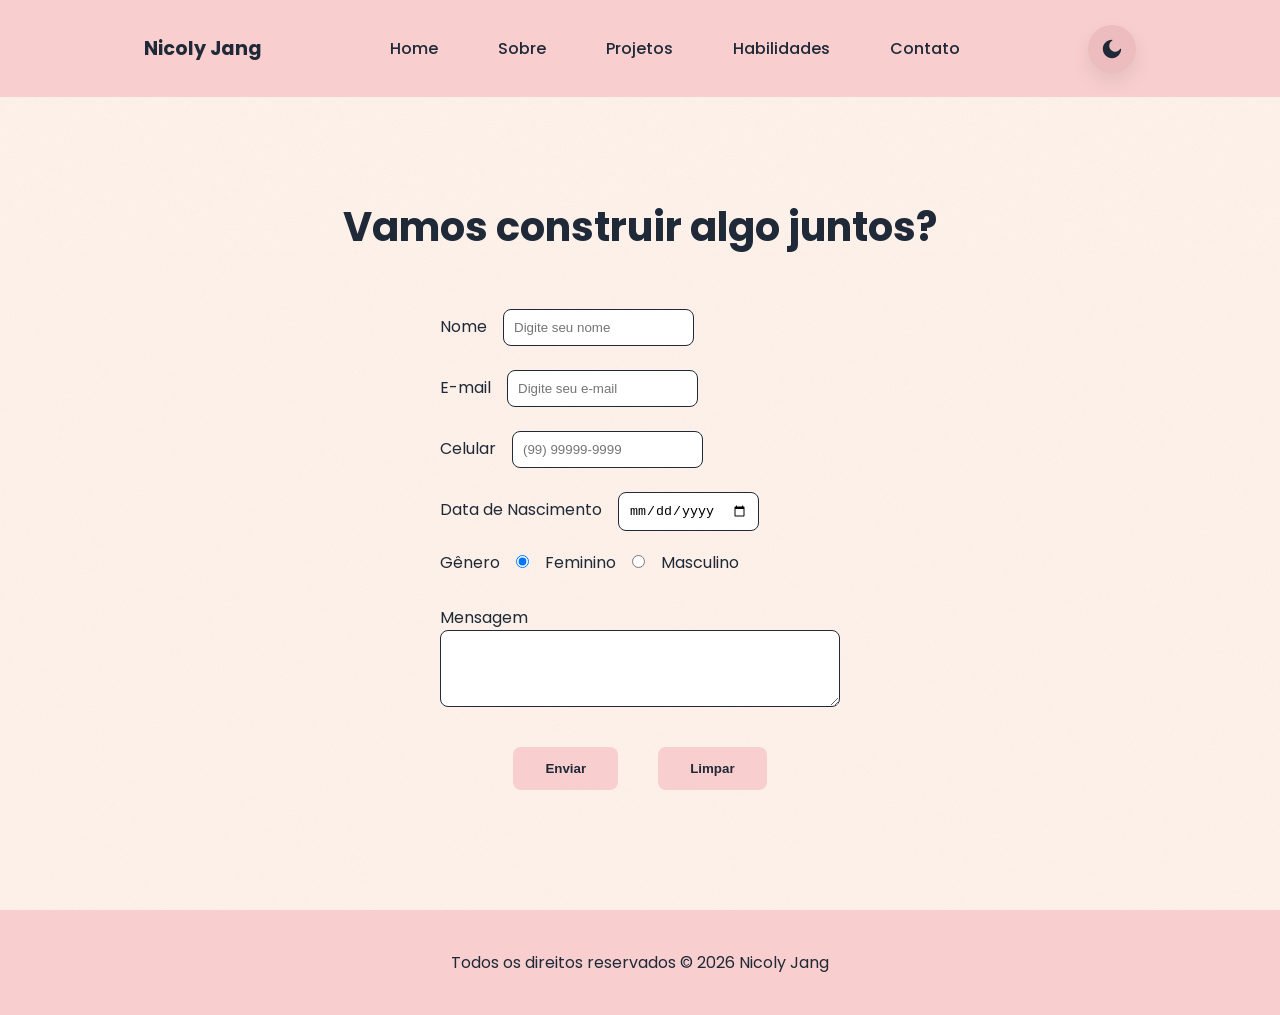
==== contato.html @ 634ba5f9 "feat: Adiciona html e css da página pessoal." ====
<!doctype html>
<html lang="pt-br">
  <head>
    <meta charset="UTF-8" />
    <meta name="viewport" content="width=device-width, initial-scale=1.0" />
    <title>Contato</title>
    <link rel="stylesheet" href="./css/style.css" />
  </head>
  <body>
    <!-- Cabeçalho -->
    <header class="header-menu">
      <div class="header-menu-logo">
        <a href="index.html">Nicoly Jang</a>
      </div>

      <nav class="header-menu-nav">
        <ul class="header-menu-nav-list">
          <li class="header-menu-nav-list-item">
            <a class="nav-link" href="index.html">Home</a>
          </li>
          <li class="header-menu-nav-list-item">
            <a class="nav-link" href="#about">Sobre</a>
          </li>
          <li class="header-menu-nav-list-item">
            <a class="header-menu-nav-list-item" href="#projects">Projetos</a>
          </li>
          <li class="header-menu-nav-list-item">
            <a class="nav-link" href="#skills">Habilidades</a>
          </li>
          <li class="header-menu-nav-list-item">
            <a class="nav-link" href="#contact">Contato</a>
          </li>
        </ul>
      </nav>
      <button class="theme-toggle" aria-label="Alternar tema">
        <img
          src="./assets/solar_moon-bold.svg"
          alt="Modo escuro"
          class="theme-toggle-icon moon-icon"
        />

        <img
          src="./assets/solar_sun-bold.svg"
          alt="Modo claro"
          class="theme-toggle-icon sun-icon"
        />
      </button>
    </header>

    <main>
      <div class="form-container">
        <h2 class="form-container-title">Vamos construir algo juntos?</h2>
        <form>
          <label for="text">Nome</label>
          <input
            type="name"
            name="name"
            placeholder="Digite seu nome"
            required
          />
          <br />

          <label for="email">E-mail</label>
          <input
            type="email"
            name="email"
            placeholder="Digite seu e-mail"
            required
          />
          <br />

          <label for="number">Celular</label>
          <input
            type="number"
            name="telefone"
            placeholder="(99) 99999-9999"
            required
          />
          <br />

          <label for="date">Data de Nascimento</label>
          <input type="date" name="nascimento" /> <br />

          <div class="genero">
            <label>Gênero</label>
            <input type="radio" id="genero" name="feminino" value="F" checked />
            <label for="genero">Feminino</label>

            <input type="radio" id="genero" name="masculino" value="M" />
            <label for="genero">Masculino</label> <br />
          </div>

          <br />
          <label for="message">Mensagem</label>
          <textarea name="message" id="message" cols="30" rows="5"></textarea>

          <div class="buttons">
            <button type="submit" class="btn">Enviar</button>
            <button type="reset" class="btn">Limpar</button>
          </div>
        </form>
      </div>
    </main>

    <!-- Footer -->
    <footer class="footer-menu">
      <p class="footer-menu-text">
        Todos os direitos reservados &copy; 2026 Nicoly Jang
      </p>
    </footer>
  </body>
</html>
---- css/style.css ----
@import url("https://fonts.googleapis.com/css2?family=Poppins:wght@100;200;300;400;500;600;700;800;900&display=swap");

:root {
  --primary-color: #fdf6ed;
  --secondary-color: #f8cece;
  --hover-color: #edbcbf;
  --tertiary-color: #f5e6d3;
  --text-color: #1f2937;

  --font-primary: "Poppins", sans-serif;
}

*,
*::before,
*::after {
  margin: 0;
  padding: 0;
  box-sizing: border-box;
}

body {
  background-color: var(--background-light);
  font-family: var(--font-primary);
  color: var(--text-color);
}

a {
  text-decoration: none;
  color: inherit;
  transition: 0.3s ease;
}

h1 {
  font-size: 4rem;
  font-weight: 700;
  line-height: 1.2;
}

h2 {
  font-size: 2.5rem;
  font-weight: 700;
  margin-bottom: 20px;
}

section {
  border-bottom: 1px solid rgba(0, 0, 0, 0.05);
}

button {
  border: none;
  cursor: pointer;
}

/* Cabeçalho */
.header-menu {
  display: flex;
  justify-content: space-around;
  align-items: center;
  padding: 20px 80px;
  background-color: var(--secondary-color);
}

.header-menu-logo a {
  font-size: 1.2rem;
  font-weight: 700;
}

/* Navegação */
.header-menu-nav {
  padding: 1rem 0;
}

.header-menu-nav-list {
  display: flex;
  gap: 60px;
  list-style: none;
}

.header-menu-nav-list-item {
  font-size: 1rem;
  font-weight: 500;
}

.header-menu-nav-list-item:hover,
.contact-links a:hover {
  opacity: 0.7;
}

/* Tema */
.theme-toggle {
  width: 48px;
  height: 48px;
  border: none;
  border-radius: 50%;
  background-color: var(--hover-color);
  display: flex;
  align-items: center;
  justify-content: center;
  cursor: pointer;
  position: relative;
  box-shadow: 0 8px 20px rgba(0, 0, 0, 0.08);
  transition: 0.3s ease;
}

.theme-toggle-icon {
  width: 22px;
  height: 22px;
  position: absolute;
}

.theme-toggle:hover {
  transform: translateY(-2px);
}

.sun-icon {
  display: none; /* trocar por block, quando adicionar js */
}

/* .moon-icon {
  display: none;
} */

/* Principal */
.main-hero-section {
  display: flex;
  justify-content: center;
  align-items: center;
  gap: 80px;
  min-height: 100vh;
  padding: 80px;
}

.main-hero-section-image {
  width: 300px;
  height: 300px;
  border-radius: 50%;
  object-fit: cover;
  border: 4px solid var(--secondary-color);
}

.main-hero-section-content {
  display: flex;
  flex-direction: column;
  gap: 24px;
}

.main-hero-section-subtitle {
  font-size: 2rem;
  font-weight: 500;
}

/* Botões */
.main-hero-section-actions {
  display: flex;
  gap: 32px;
  flex-wrap: wrap;
}

.btn {
  display: inline-block;
  padding: 14px 32px;
  align-items: center;
  border-radius: 8px;
  font-weight: 600;
  transition: 0.3s ease;
  color: var(--text-color);
  background-color: var(--secondary-color);
}

.btn:hover {
  background-color: var(--hover-color);
  transform: translateY(-2px);
}

#icone {
  margin-right: 8px;
}

/* Sobre */
.main-about-section {
  padding: 100px 80px;
  background-image: url("../assets/bg-contact.png");
  min-height: 80vh;
}

.main-about-section-text {
  margin-top: 20px;
  line-height: 1.8;
  font-size: 1.05rem;
}

.main-about-section-info {
  display: flex;
  justify-content: center;
  gap: 40px;
  margin-top: 48px;
  flex-wrap: wrap;
}

/* Projetos */
.main-projects-section {
  padding: 100px 80px;
}

.main-projects-section-grid {
  display: grid;

  grid-template-columns: repeat(auto-fit, minmax(320px, 1fr));
  gap: 32px;
  margin-top: 40px;
}

.main-projects-section-grid-card {
  background: white;
  padding: 12px;
  border-radius: 16px;
  overflow: hidden;
  max-width: 340px;
  box-shadow: 0 12px 30px rgba(0, 0, 0, 0.08);
  transition:
    transform 0.3s ease,
    box-shadow 0.3s ease;
}

.main-projects-section-grid-card:hover {
  transform: translateY(-8px);
  box-shadow: 0 18px 40px rgba(0, 0, 0, 0.12);
}

.main-projects-section-grid-card-image {
  width: 100%;
  height: 220px;
  object-fit: cover;
  border-radius: 8px;
}

.main-projects-section-grid-card-title {
  font-size: 1.2rem;
  font-weight: 600;
  margin-bottom: 12px;
}

.main-projects-section-grid-card-description {
  font-size: 0.9rem;
  line-height: 1.6;
}

.main-projects-section-grid-card-button {
  margin-top: 8px;
}

/* Habilidades */
.main-skills-grid {
  display: grid;
  grid-template-columns: repeat(auto-fit, minmax(220px, 1fr));
  gap: 24px;
  margin-top: 24px;
  padding: 0px 80px;
}

.main-skills-section > .section-title {
  padding: 40px 100px;
}

.main-skills-grid-card {
  background: var(--tertiary-color);
  padding: 28px;
  border-radius: 12px;
  box-shadow: 0 10px 25px rgba(0, 0, 0, 0.07);
  transition: 0.3s ease;
}

.main-skills-grid-card:hover {
  scale: 1.1;
}

.main-skills-grid-card h3 {
  margin-bottom: 18px;
  font-size: 1.1rem;
  font-weight: 600;
}

.main-skills-grid-card ul {
  list-style: none;
}

.main-skills-grid-card li {
  margin-bottom: 12px;
  font-size: 0.95rem;
}

.main-skills-grid-tech-marquee {
  overflow: hidden;
  white-space: nowrap;
  margin: 64px 0;
  padding: 20px 0;
}

.main-skills-grid-tech-track {
  display: inline-flex;
  gap: 40px;
  animation: slide 20s linear infinite;
}

.main-skills-grid-tech-track span {
  font-weight: 600;
  padding: 16px 24px;
  background: var(--secondary-color);
  border-radius: 999px;
  box-shadow: 0 6px 18px rgba(0, 0, 0, 0.05);
}

@keyframes slide {
  from {
    transform: translateX(0);
  }

  to {
    transform: translateX(-50%);
  }
}

/* Contato */
.main-contact-section {
  padding: 120px 80px;
  text-align: center;
}

.main-contact-text {
  margin-top: 16px;
  font-size: 1.1rem;
}

.main-contact-links {
  display: flex;
  justify-content: center;
  gap: 24px;
  margin-top: 32px;
  flex-wrap: wrap;
}

.footer-menu {
  text-align: center;
  padding: 40px;
  background-color: var(--secondary-color);
}

/* Formulário */
.form-container {
  padding: 100px 80px;
  display: flex;
  flex-direction: column;
  justify-content: center;
  align-items: center;
  background-image: url("../assets/bg-contact.png");
}

form {
  padding: 20px 0;
}

input {
  border: 1px solid var(--text-color);
  border-radius: 8px;
  padding: 10px;
  margin: 12px;
}

textarea {
  display: flex;
  flex-direction: column;
  width: 400px;
  border: 1px solid var(--text-color);
  border-radius: 8px;
}

.buttons {
  display: flex;
  gap: 40px;
  justify-content: center;
  align-items: center;
  margin-top: 40px;
}

/* Responsividade */
@media (max-width: 1200px) {
  h1 {
    font-size: 2.6rem;
  }
  h2 {
    font-size: 1.4rem;
  }
  .main-hero-section-image {
    width: 250px;
    height: 250px;
  }
  .main-hero-section-subtitle {
    font-size: 1.6rem;
  }
}

@media (max-width: 800px) {
  .header-menu-logo a {
    font-size: 1.1rem;
  }
  .header-menu {
    flex-wrap: wrap;
  }
  .header-menu-nav-list {
    flex-wrap: wrap;
    justify-content: center;
    gap: 40px;
  }
  .theme-toggle {
    width: 40px;
    height: 40px;
  }
  .main-hero-section-content {
    justify-content: center;
    align-items: center;
  }
  .main-hero-section-actions {
    flex-wrap: wrap;
    justify-content: center;
  }
  .main-hero-section-title {
    font-size: 2rem;
  }
  .main-hero-section-subtitle {
    font-size: 1.2rem;
  }
}

@media (max-width: 600px) {
  .header-menu-logo a {
    font-size: 1rem;
  }
  .theme-toggle {
    width: 32px;
    height: 32px;
  }
  .main-hero-section {
    flex-direction: column;
  }
}
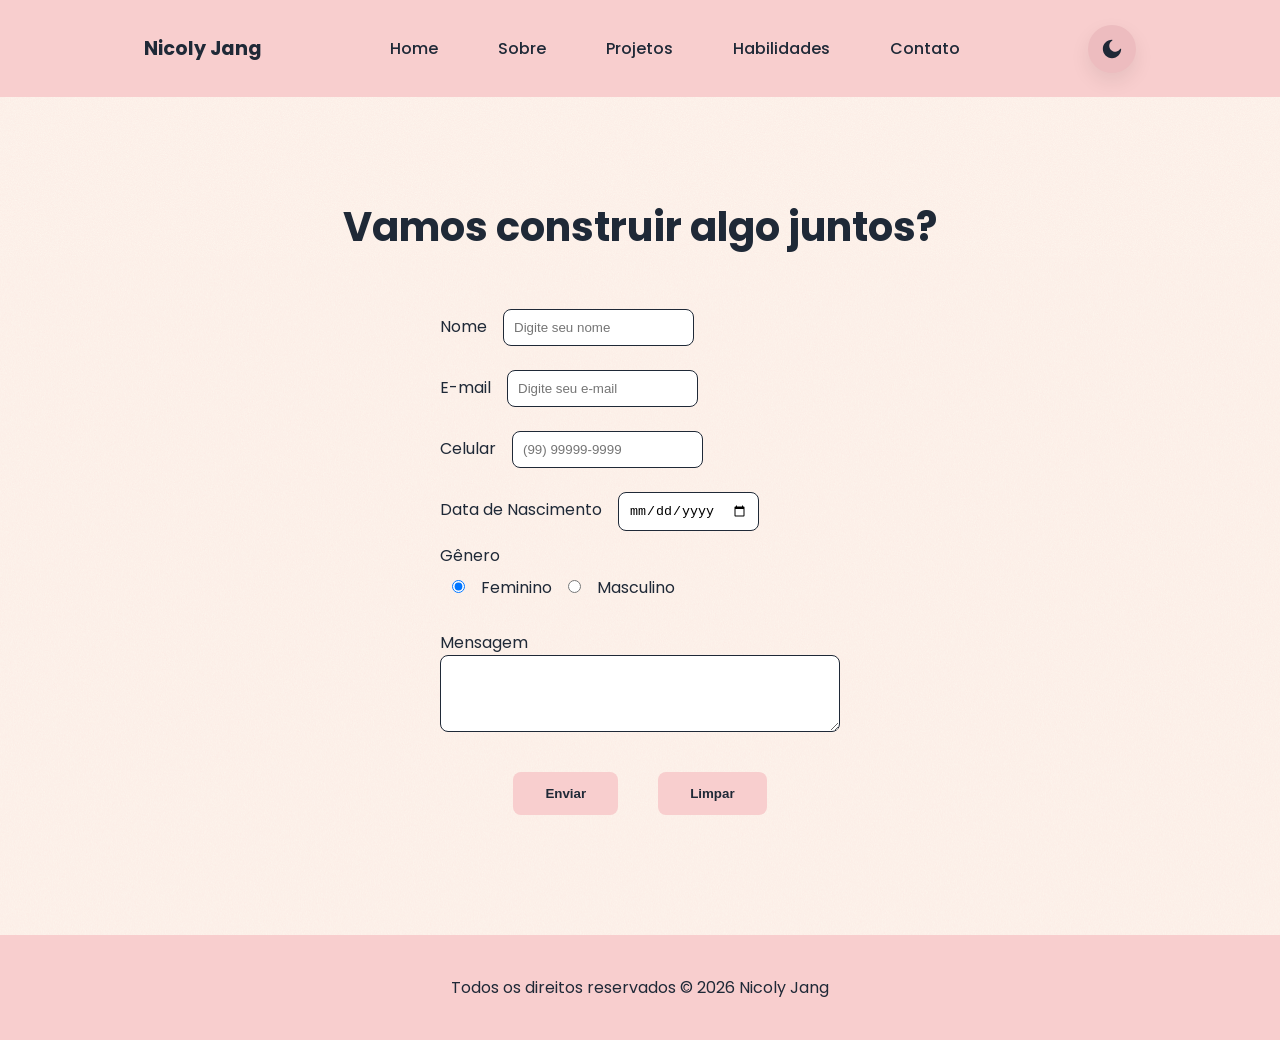
==== commit 2e3cfac4: "fix: Corrige disposição do input radio." ====
--- a/contato.html
+++ b/contato.html
@@ -53,7 +53,7 @@
         <form>
           <label for="text">Nome</label>
           <input
-            type="name"
+            type="text"
             name="name"
             placeholder="Digite seu nome"
             required
@@ -71,7 +71,7 @@
 
           <label for="number">Celular</label>
           <input
-            type="number"
+            type="tel"
             name="telefone"
             placeholder="(99) 99999-9999"
             required
@@ -82,12 +82,21 @@
           <input type="date" name="nascimento" /> <br />
 
           <div class="genero">
-            <label>Gênero</label>
-            <input type="radio" id="genero" name="feminino" value="F" checked />
-            <label for="genero">Feminino</label>
+            <span>Gênero</span>
 
-            <input type="radio" id="genero" name="masculino" value="M" />
-            <label for="genero">Masculino</label> <br />
+            <div class="genero-opcoes">
+              <input
+                type="radio"
+                id="feminino"
+                name="genero"
+                value="F"
+                checked
+              />
+              <label for="feminino">Feminino</label>
+
+              <input type="radio" id="masculino" name="genero" value="M" />
+              <label for="masculino">Masculino</label>
+            </div>
           </div>
 
           <br />
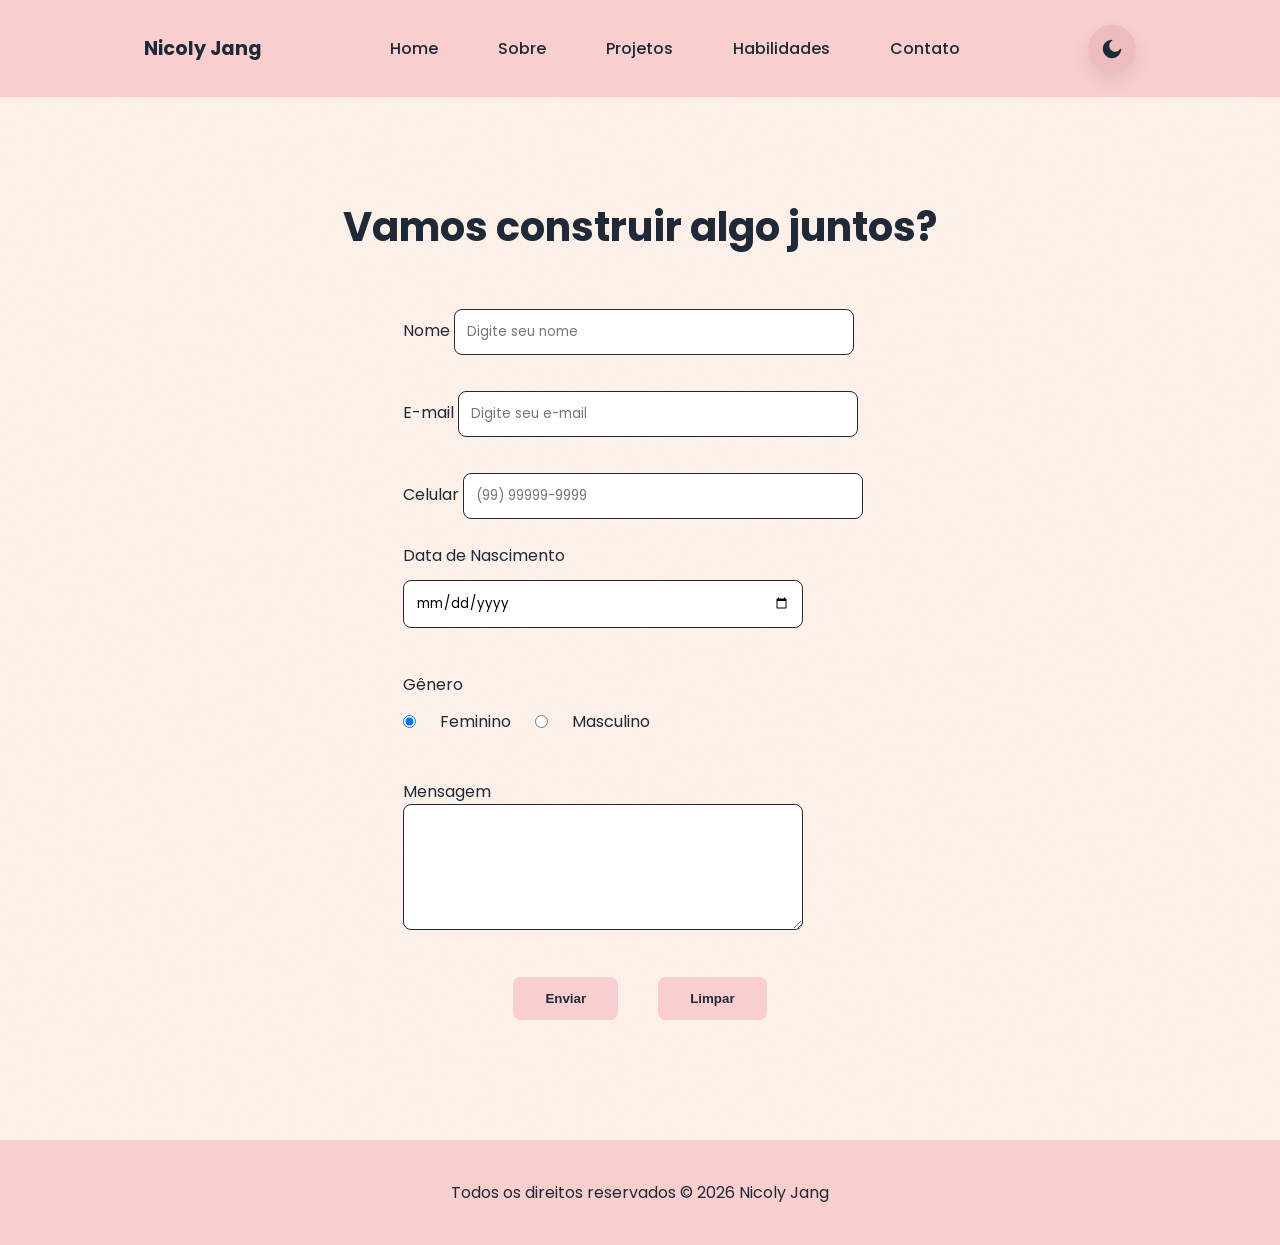
==== commit b71d9690: "feat: Adiciona o menu hambúrguer no header." ====
--- a/contato.html
+++ b/contato.html
@@ -12,6 +12,9 @@
       <div class="header-menu-logo">
         <a href="index.html">Nicoly Jang</a>
       </div>
+
+      <input type="checkbox" id="menu-toggle" class="header-menu-toggle" />
+      <label for="menu-toggle" class="header-menu-toggle-icon">☰</label>
 
       <nav class="header-menu-nav">
         <ul class="header-menu-nav-list">
--- a/css/style.css
+++ b/css/style.css
@@ -63,6 +63,16 @@
 .header-menu-logo a {
   font-size: 1.2rem;
   font-weight: 700;
+}
+
+.header-menu-toggle {
+  display: none;
+}
+
+.header-menu-toggle-icon {
+  display: none;
+  font-size: 2rem;
+  cursor: pointer;
 }
 
 /* Navegação */
@@ -359,19 +369,39 @@
   padding: 20px 0;
 }
 
-input {
+input:not([type="radio"]) {
+  width: 100%;
+  max-width: 400px;
   border: 1px solid var(--text-color);
   border-radius: 8px;
-  padding: 10px;
-  margin: 12px;
+  padding: 12px;
+  margin: 12px 0 24px;
+  font-family: inherit;
+}
+
+.genero {
+  margin: 20px 0;
+}
+
+.genero-opcoes {
+  display: flex;
+  gap: 24px;
+  align-items: center;
+  margin-top: 12px;
+}
+
+.genero-opcoes input[type="radio"] {
+  margin: 0;
 }
 
 textarea {
-  display: flex;
-  flex-direction: column;
-  width: 400px;
+  width: 100%;
+  max-width: 400px;
   border: 1px solid var(--text-color);
   border-radius: 8px;
+  padding: 12px;
+  font-family: inherit;
+  resize: vertical;
 }
 
 .buttons {
@@ -385,61 +415,170 @@
 /* Responsividade */
 @media (max-width: 1200px) {
   h1 {
-    font-size: 2.6rem;
-  }
+    font-size: 3rem;
+  }
+
   h2 {
-    font-size: 1.4rem;
-  }
+    font-size: 2rem;
+  }
+
+  .main-hero-section {
+    gap: 48px;
+    padding: 60px 40px;
+  }
+
   .main-hero-section-image {
     width: 250px;
     height: 250px;
   }
+
   .main-hero-section-subtitle {
     font-size: 1.6rem;
   }
+
+  .main-about-section,
+  .main-projects-section,
+  .main-contact-section,
+  .form-container {
+    padding: 80px 40px;
+  }
+
+  .main-skills-grid {
+    padding: 0 40px;
+  }
 }
 
 @media (max-width: 800px) {
-  .header-menu-logo a {
-    font-size: 1.1rem;
-  }
   .header-menu {
-    flex-wrap: wrap;
-  }
+    position: relative;
+    gap: 10px;
+  }
+
+  .header-menu-toggle-icon {
+    display: block;
+  }
+
+  .header-menu-nav {
+    display: none;
+    width: 100%;
+  }
+
   .header-menu-nav-list {
-    flex-wrap: wrap;
+    flex-direction: column;
+    gap: 20px;
+    text-align: center;
+    padding: 20px 0;
+  }
+
+  .header-menu-toggle:checked + .header-menu-toggle-icon + .header-menu-nav {
+    display: block;
+  }
+
+  .theme-toggle {
+    display: none;
+  }
+
+  .main-hero-section {
+    flex-direction: column;
+    text-align: center;
+    padding: 60px 24px;
+  }
+
+  .main-hero-section-content {
+    align-items: center;
+  }
+
+  .main-hero-section-actions {
     justify-content: center;
-    gap: 40px;
-  }
-  .theme-toggle {
-    width: 40px;
-    height: 40px;
-  }
-  .main-hero-section-content {
-    justify-content: center;
-    align-items: center;
-  }
-  .main-hero-section-actions {
-    flex-wrap: wrap;
-    justify-content: center;
-  }
-  .main-hero-section-title {
-    font-size: 2rem;
-  }
-  .main-hero-section-subtitle {
-    font-size: 1.2rem;
+  }
+
+  .main-projects-section-grid {
+    justify-items: center;
+  }
+
+  .main-projects-section-grid-card {
+    max-width: 100%;
+  }
+
+  .main-about-section-info {
+    gap: 20px;
+  }
+
+  .main-skills-grid {
+    padding: 0 24px;
+  }
+
+  .main-contact-links {
+    gap: 16px;
+  }
+
+  textarea {
+    width: 100%;
+    max-width: 100%;
   }
 }
 
 @media (max-width: 600px) {
+  h1 {
+    font-size: 2.2rem;
+  }
+
+  h2 {
+    font-size: 1.6rem;
+  }
+
   .header-menu-logo a {
     font-size: 1rem;
   }
+
+  .header-menu-nav-list {
+    gap: 16px;
+  }
+
   .theme-toggle {
-    width: 32px;
-    height: 32px;
-  }
-  .main-hero-section {
+    width: 36px;
+    height: 36px;
+  }
+
+  .main-hero-section-image {
+    width: 200px;
+    height: 200px;
+  }
+
+  .main-hero-section-subtitle {
+    font-size: 1.1rem;
+  }
+
+  .main-hero-section-actions {
     flex-direction: column;
-  }
-}
+    width: 100%;
+  }
+
+  .btn {
+    width: 100%;
+    text-align: center;
+    justify-content: center;
+  }
+
+  .main-about-section,
+  .main-projects-section,
+  .main-contact-section,
+  .form-container {
+    padding: 60px 20px;
+  }
+
+  .main-skills-grid {
+    padding: 0 20px;
+  }
+
+  .buttons {
+    flex-direction: column;
+    gap: 20px;
+  }
+
+  input,
+  textarea {
+    width: 100%;
+    margin: 8px 0;
+  }
+}
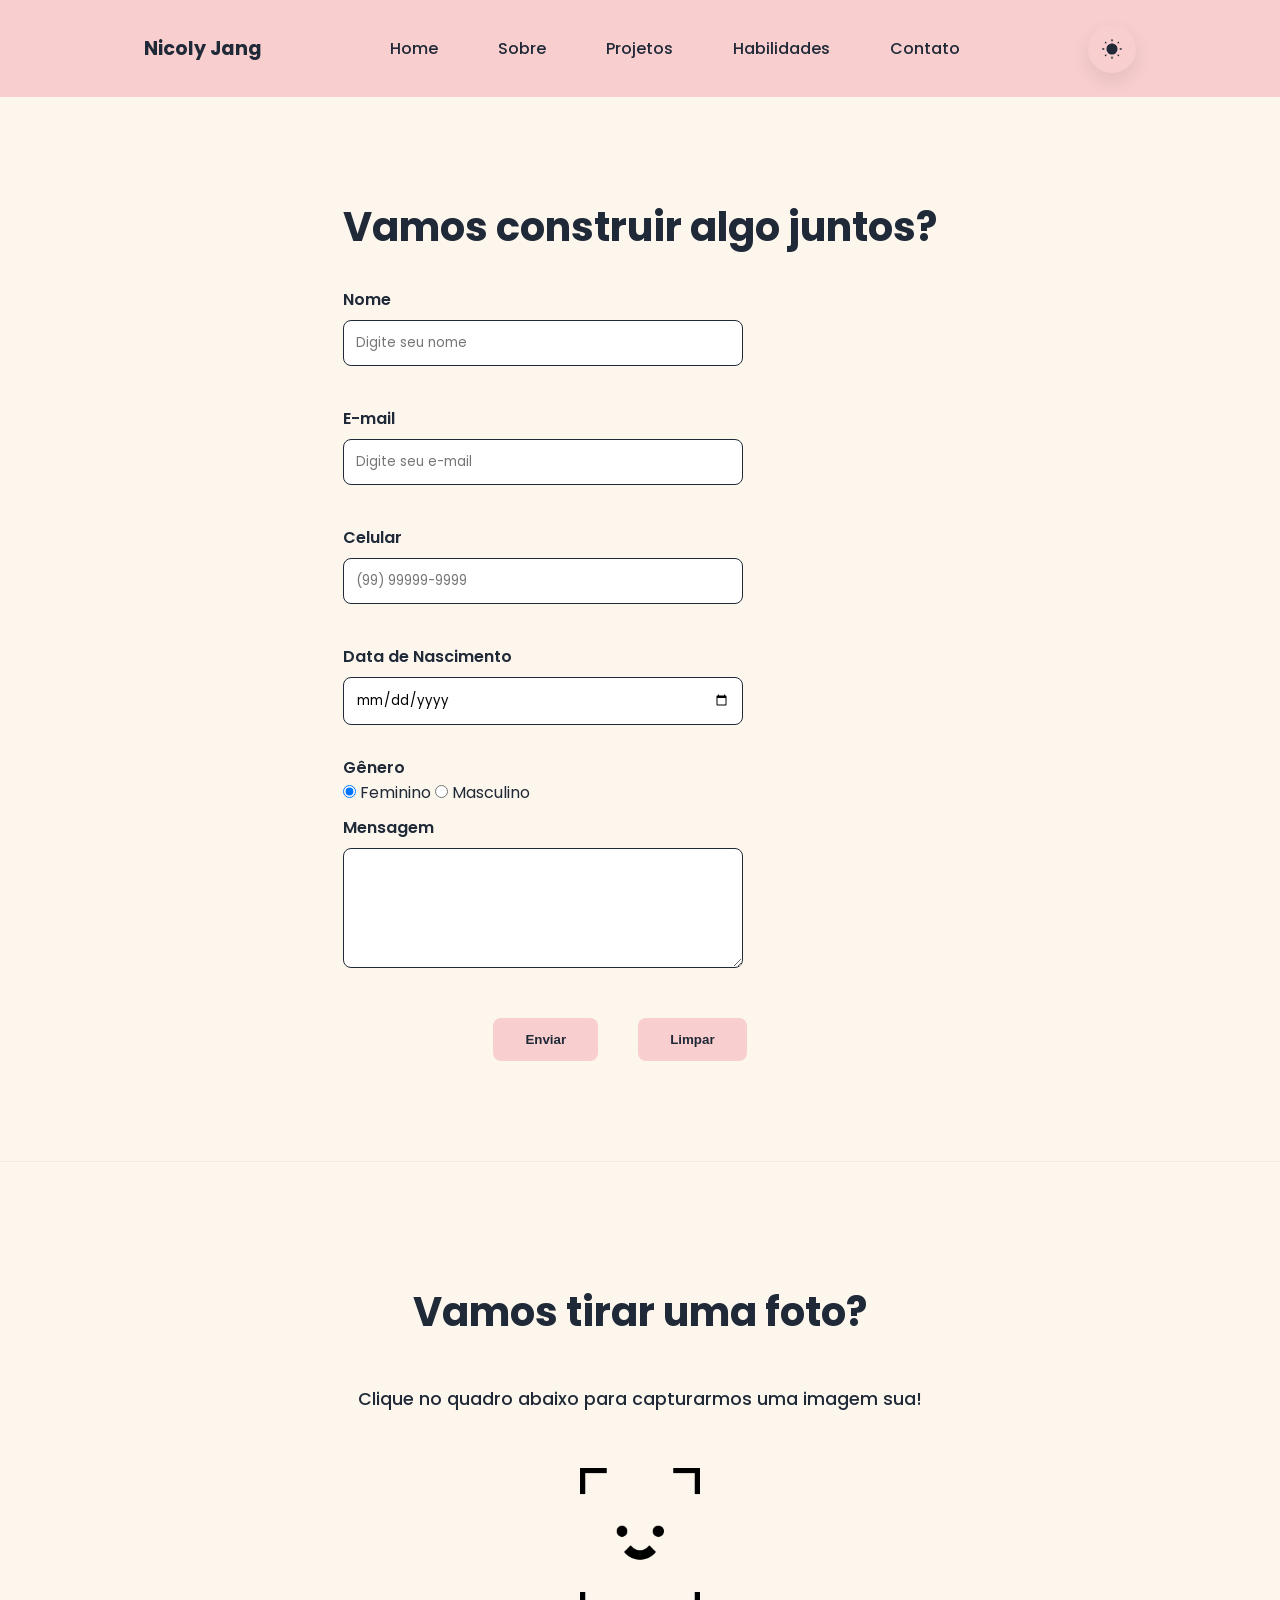
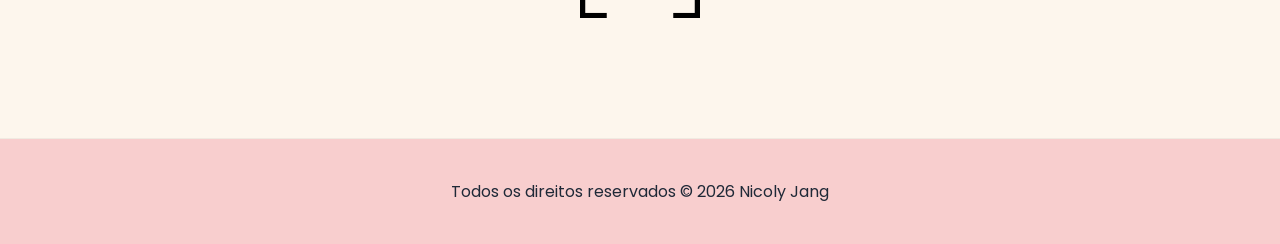
==== commit c2e9e167: "feat: Adiciona código de captura de imagem." ====
--- a/contato.html
+++ b/contato.html
@@ -1,124 +1,142 @@
 <!doctype html>
 <html lang="pt-br">
-  <head>
-    <meta charset="UTF-8" />
-    <meta name="viewport" content="width=device-width, initial-scale=1.0" />
-    <title>Contato</title>
-    <link rel="stylesheet" href="./css/style.css" />
-  </head>
-  <body>
-    <!-- Cabeçalho -->
-    <header class="header-menu">
-      <div class="header-menu-logo">
-        <a href="index.html">Nicoly Jang</a>
-      </div>
 
-      <input type="checkbox" id="menu-toggle" class="header-menu-toggle" />
-      <label for="menu-toggle" class="header-menu-toggle-icon">☰</label>
+<head>
+  <meta charset="UTF-8" />
+  <meta name="viewport" content="width=device-width, initial-scale=1.0" />
+  <title>Contato</title>
+  <link rel="stylesheet" href="./css/style.css" />
+</head>
 
-      <nav class="header-menu-nav">
-        <ul class="header-menu-nav-list">
-          <li class="header-menu-nav-list-item">
-            <a class="nav-link" href="index.html">Home</a>
-          </li>
-          <li class="header-menu-nav-list-item">
-            <a class="nav-link" href="#about">Sobre</a>
-          </li>
-          <li class="header-menu-nav-list-item">
-            <a class="header-menu-nav-list-item" href="#projects">Projetos</a>
-          </li>
-          <li class="header-menu-nav-list-item">
-            <a class="nav-link" href="#skills">Habilidades</a>
-          </li>
-          <li class="header-menu-nav-list-item">
-            <a class="nav-link" href="#contact">Contato</a>
-          </li>
-        </ul>
-      </nav>
-      <button class="theme-toggle" aria-label="Alternar tema">
-        <img
-          src="./assets/solar_moon-bold.svg"
-          alt="Modo escuro"
-          class="theme-toggle-icon moon-icon"
-        />
+<body>
+  <!-- Cabeçalho -->
+  <header class="header-menu">
+    <div class="header-menu-logo">
+      <a href="index.html">Nicoly Jang</a>
+    </div>
 
-        <img
-          src="./assets/solar_sun-bold.svg"
-          alt="Modo claro"
-          class="theme-toggle-icon sun-icon"
-        />
-      </button>
-    </header>
+    <input type="checkbox" id="menu-toggle" class="header-menu-toggle" />
+    <label for="menu-toggle" class="header-menu-toggle-icon">☰</label>
 
-    <main>
-      <div class="form-container">
-        <h2 class="form-container-title">Vamos construir algo juntos?</h2>
-        <form>
-          <label for="text">Nome</label>
-          <input
-            type="text"
-            name="name"
-            placeholder="Digite seu nome"
-            required
-          />
-          <br />
+    <nav class="header-menu-nav">
+      <ul class="header-menu-nav-list">
+        <li class="header-menu-nav-list-item">
+          <a class="nav-link" href="index.html">Home</a>
+        </li>
+        <li class="header-menu-nav-list-item">
+          <a class="nav-link" href="#about">Sobre</a>
+        </li>
+        <li class="header-menu-nav-list-item">
+          <a class="header-menu-nav-list-item" href="#projects">Projetos</a>
+        </li>
+        <li class="header-menu-nav-list-item">
+          <a class="nav-link" href="#skills">Habilidades</a>
+        </li>
+        <li class="header-menu-nav-list-item">
+          <a class="nav-link" href="#contact">Contato</a>
+        </li>
+      </ul>
+    </nav>
+    <button class="theme-toggle" aria-label="Alternar tema">
+      <img src="./assets/solar_moon-bold.svg" alt="Modo escuro" class="theme-toggle-icon moon-icon"
+        data-context="dark" />
 
-          <label for="email">E-mail</label>
-          <input
-            type="email"
-            name="email"
-            placeholder="Digite seu e-mail"
-            required
-          />
-          <br />
+      <img src="./assets/solar_sun-bold.svg" alt="Modo claro" class="theme-toggle-icon sun-icon" data-context="light" />
+    </button>
+  </header>
 
-          <label for="number">Celular</label>
-          <input
-            type="tel"
-            name="telefone"
-            placeholder="(99) 99999-9999"
-            required
-          />
-          <br />
+  <main>
+    <!-- Formulário de contato -->
+    <section class="main__formulario">
+      <div class="main__formulario-container">
+        <h2 class="main__formulario-container-title">Vamos construir algo juntos?</h2>
+        <form data-formulario>
+          <fieldset class="main__formulario-container-campo">
+            <label for="name" class="main__formulario-container-campo-etiqueta">Nome</label>
+            <input type="text" name="name" id="name" placeholder="Digite seu nome" required minlength="3" />
+            <span class="mensagem-erro"></span>
+          </fieldset>
 
-          <label for="date">Data de Nascimento</label>
-          <input type="date" name="nascimento" /> <br />
+          <fieldset class="main__formulario-container-campo">
+            <label for="email" class="main__formulario-container-campo-etiqueta">E-mail</label>
+            <input type="email" name="email" id="email" placeholder="Digite seu e-mail" required minlength="4" />
+            <span class="mensagem-erro"></span>
+          </fieldset>
 
-          <div class="genero">
-            <span>Gênero</span>
+          <fieldset class="main__formulario-container-campo">
+            <label for="telefone" class="main__formulario-container-campo-etiqueta">Celular</label>
+            <input type="tel" name="telefone" id="telefone" for="telefone" placeholder="(99) 99999-9999" required
+              pattern="[0-9]{10,11}" />
+            <span class="mensagem-erro"></span>
+          </fieldset>
 
-            <div class="genero-opcoes">
-              <input
-                type="radio"
-                id="feminino"
-                name="genero"
-                value="F"
-                checked
-              />
-              <label for="feminino">Feminino</label>
+          <fieldset class="main__formulario-container-campo">
+            <label for="aniversario" class="main__formulario-container-campo-etiqueta">Data de Nascimento</label>
+            <input type="date" name="aniversario" id="aniversario" />
+            <span class="mensagem-erro"></span>
+          </fieldset>
 
-              <input type="radio" id="masculino" name="genero" value="M" />
-              <label for="masculino">Masculino</label>
+          <fieldset class="main__formulario-container-campo">
+            <legend class="main__formulario-container-campo-etiqueta">Gênero</legend>
+            <div class="generos-opcoes">
+              <input type="radio" name="genero" id="feminino" value="feminino" checked /> Feminino
+              <input type="radio" name="genero" id="masculino" value="masculino" /> Masculino
             </div>
-          </div>
 
-          <br />
-          <label for="message">Mensagem</label>
-          <textarea name="message" id="message" cols="30" rows="5"></textarea>
+          </fieldset>
+
+          <fieldset class="main__formulario-container-campo">
+            <label for="message" class="main__formulario-container-campo-etiqueta">Mensagem</label>
+            <textarea name="message" id="message"></textarea>
+            <span class="mensagem-erro"></span>
+          </fieldset>
 
           <div class="buttons">
             <button type="submit" class="btn">Enviar</button>
             <button type="reset" class="btn">Limpar</button>
+            <span class="mensagem-erro"></span>
           </div>
         </form>
       </div>
-    </main>
+    </section>
 
-    <!-- Footer -->
-    <footer class="footer-menu">
-      <p class="footer-menu-text">
-        Todos os direitos reservados &copy; 2026 Nicoly Jang
-      </p>
-    </footer>
-  </body>
+    <!-- Capturar foto-->
+    <section class="main__foto">
+      <div class="main__foto-container">
+        <h2 class="main__foto-title">Vamos tirar uma foto?</h2>
+        <p class="main__foto-text">Clique no quadro abaixo para capturarmos uma imagem sua!</p>
+
+        <img src="./assets/reconhecimento.png" alt="Rosto com olhos e um sorriso dentro de um enquadramento"
+          data-video-botao class="main__foto-imagem">
+
+        <div class="main__foto-camera" data-camera>
+          <video width="320" height="240" autoplay data-video></video>
+          <button class='main__foto-botao btn' data-tirar-foto>Tirar foto</button>
+        </div>
+
+        <div class="main__foto-mensagem" data-mensagem>
+          <canvas width="320" height="240" data-video-canvas></canvas>
+          <div class="main__foto-mensagem-detalhes">
+            <img src="./assets/icone-check.png" alt="Ícone de validação" class="main__foto-imagem-icone">
+            <p>Prontinho, imagem capturada!</p>
+
+            <a href="#" class="main__foto-botao main__foto-botao--ancora btn" data-enviar>Enviar foto</a>
+          </div>
+        </div>
+      </div>
+    </section>
+  </main>
+
+  <!-- Footer -->
+  <footer class="footer-menu">
+    <p class="footer-menu-text">
+      Todos os direitos reservados &copy; 2026 Nicoly Jang
+    </p>
+  </footer>
+  <script type="module" src="./js/formulario.js"></script>
+  <script src="./js/camera.js"></script>
+  <script src="./js/trocar-tema.js"></script>
+  <script src="./js/logo.js"></script>
+</body>
+
 </html>
--- a/css/style.css
+++ b/css/style.css
@@ -10,6 +10,28 @@
   --font-primary: "Poppins", sans-serif;
 }
 
+html[data-context="light"] {
+  --primary-color: #fdf6ed;
+  --secondary-color: #f8cece;
+  --hover-color: #edbcbf;
+  --tertiary-color: #f5e6d3;
+  --text-color: #1f2937;
+
+  --error-color: #ff0000;
+  --success-color: #34c934;
+}
+
+html[data-context="dark"] {
+  --primary-color: #313131;
+  --secondary-color: #ac6262;
+  --hover-color: #d18080;
+  --tertiary-color: #262626;
+  --text-color: #fdf6ed;
+
+  --error-color: #c56b6b;
+  --success-color: #6ec76e;
+}
+
 *,
 *::before,
 *::after {
@@ -19,7 +41,7 @@
 }
 
 body {
-  background-color: var(--background-light);
+  background-color: var(--primary-color);
   font-family: var(--font-primary);
   color: var(--text-color);
 }
@@ -49,6 +71,10 @@
 button {
   border: none;
   cursor: pointer;
+}
+
+fieldset {
+  border: none;
 }
 
 /* Cabeçalho */
@@ -102,7 +128,7 @@
   height: 48px;
   border: none;
   border-radius: 50%;
-  background-color: var(--hover-color);
+  background-color: var(--secondary-color);
   display: flex;
   align-items: center;
   justify-content: center;
@@ -122,21 +148,27 @@
   transform: translateY(-2px);
 }
 
-.sun-icon {
-  display: none; /* trocar por block, quando adicionar js */
-}
+/* .sun-icon {
+  display: block;
+} */
 
 /* .moon-icon {
   display: none;
 } */
 
+.sun-icon,
+.moon-icon {
+  position: absolute;
+  cursor: pointer;
+}
+
 /* Principal */
 .main-hero-section {
   display: flex;
   justify-content: center;
   align-items: center;
   gap: 80px;
-  min-height: 100vh;
+  min-height: 80vh;
   padding: 80px;
 }
 
@@ -189,14 +221,14 @@
 /* Sobre */
 .main-about-section {
   padding: 100px 80px;
-  background-image: url("../assets/bg-contact.png");
-  min-height: 80vh;
+  background-color: var(--primary-color);
+  min-height: 60vh;
 }
 
 .main-about-section-text {
   margin-top: 20px;
   line-height: 1.8;
-  font-size: 1.05rem;
+  font-size: 1.08rem;
 }
 
 .main-about-section-info {
@@ -214,18 +246,17 @@
 
 .main-projects-section-grid {
   display: grid;
-
-  grid-template-columns: repeat(auto-fit, minmax(320px, 1fr));
-  gap: 32px;
+  grid-template-columns: repeat(auto-fit, minmax(400px, 1fr));
+  gap: 40px;
   margin-top: 40px;
 }
 
 .main-projects-section-grid-card {
-  background: white;
+  background-color: var(--tertiary-color);
   padding: 12px;
   border-radius: 16px;
   overflow: hidden;
-  max-width: 340px;
+  max-width: 560px;
   box-shadow: 0 12px 30px rgba(0, 0, 0, 0.08);
   transition:
     transform 0.3s ease,
@@ -356,52 +387,68 @@
 }
 
 /* Formulário */
-.form-container {
+.main__formulario {
   padding: 100px 80px;
   display: flex;
   flex-direction: column;
   justify-content: center;
   align-items: center;
-  background-image: url("../assets/bg-contact.png");
-}
+  background-color: var(--primary-color);
+}
+
+.main__formulario-title {
+  font-size: 2.5rem;
+  font-weight: 700;
+} 
+
+.main__formulario-container-campo {
+  display: flex;
+  flex-direction: column;
+  max-width: 400px;
+  width: 100%;
+}
+
+.main__formulario-container-campo-etiqueta{
+  font-size: 1rem;
+  font-weight: 600;
+  margin-top: 10px;
+  color: var(--text-color);
+}
+
 
 form {
-  padding: 20px 0;
+  display: flex;
+  flex-direction: column;
+  justify-self: center;
 }
 
 input:not([type="radio"]) {
   width: 100%;
-  max-width: 400px;
-  border: 1px solid var(--text-color);
-  border-radius: 8px;
-  padding: 12px;
-  margin: 12px 0 24px;
-  font-family: inherit;
-}
-
-.genero {
-  margin: 20px 0;
-}
-
-.genero-opcoes {
-  display: flex;
-  gap: 24px;
-  align-items: center;
-  margin-top: 12px;
-}
-
-.genero-opcoes input[type="radio"] {
-  margin: 0;
-}
-
-textarea {
-  width: 100%;
-  max-width: 400px;
   border: 1px solid var(--text-color);
   border-radius: 8px;
   padding: 12px;
   font-family: inherit;
-  resize: vertical;
+  margin: 8px 0;
+  transition: 0.2s ease;
+}
+
+input:not([type="radio"]):focus,
+textarea:focus {
+  outline: none;
+  border-color: var(--secondary-color);
+  box-shadow: 0 0 0 2px rgba(248, 206, 206, 0.5);
+}
+
+textarea {
+  width: 100%;
+  max-width: 400px;
+  height: 120px;
+  border: 1px solid var(--text-color);
+  border-radius: 8px;
+  padding: 12px;
+  font-family: inherit;
+  margin: 8px 0;
+  transition: 0.2s ease;
 }
 
 .buttons {
@@ -409,7 +456,94 @@
   gap: 40px;
   justify-content: center;
   align-items: center;
-  margin-top: 40px;
+  margin-top: 20px;
+}
+
+.mensagem-erro {
+  color: var(--error-color);
+  font-size: 0.875rem;
+  margin-top: 4px;
+  min-height: 18px;
+}
+
+.erro {
+  border-color: var(--error-color) !important;
+}
+
+.sucesso {
+  border-color: var(--success-color) !important;
+}
+
+/* Foto */
+.main__foto-container {
+  display: flex;
+  flex-direction: column;
+  align-items: center;
+  gap: 24px;
+  margin: 120px 0;
+}
+
+.main__foto-text {
+  font-size: 1.1rem;
+  font-weight: 500;
+  margin-bottom: 32px;
+}
+
+.main__foto-imagem {
+  width: 120px;
+  height: 150px;
+}
+
+.main__foto-imagem--invisivel {
+  display: block;
+  margin: 40px auto;
+}
+
+.main__foto-imagem-icone {
+  width: 24px;
+  height: 24px;
+  margin-top: 24px;
+}
+
+.main__foto-camera {
+  display: none;
+  flex-direction: column;
+  align-items: center;
+  justify-content: center;
+  gap: 16px;
+}
+
+.main__foto-camera video {
+  width: 320px;
+  height: 240px;
+  border-radius: 8px;
+  object-fit: cover;
+  border: 2px solid var(--secondary-color);
+}
+
+.main__foto-botao {
+  padding: 12px 24px;
+  display: block;
+  border-radius: 8px;
+  font-weight: 600;
+  transition: 0.3s ease;
+  margin: 24px auto;
+}
+
+.main__foto-mensagem {
+  display: none;
+  flex-direction: column;
+  align-items: center;
+}
+
+.main__foto-mensagem-detalhes {
+  display: flex;
+  flex-direction: column;
+  align-items: center;
+}
+
+.main__foto-mensagem p {
+  margin: 32px 0;
 }
 
 /* Responsividade */
@@ -451,31 +585,33 @@
 @media (max-width: 800px) {
   .header-menu {
     position: relative;
-    gap: 10px;
+    gap: 16px;
   }
 
   .header-menu-toggle-icon {
     display: block;
   }
 
-  .header-menu-nav {
+ .header-menu-nav {
     display: none;
+    position: absolute;
+    top: 100%;
+    left: 0;
     width: 100%;
-  }
+    background-color: var(--hover-color);
+    padding: 16px 0;
+    z-index: 10;
+ }
 
   .header-menu-nav-list {
     flex-direction: column;
-    gap: 20px;
-    text-align: center;
-    padding: 20px 0;
+    gap: 40px;
+    align-items: center;
+    padding: 0 24px;
   }
 
   .header-menu-toggle:checked + .header-menu-toggle-icon + .header-menu-nav {
     display: block;
-  }
-
-  .theme-toggle {
-    display: none;
   }
 
   .main-hero-section {
@@ -528,7 +664,7 @@
   }
 
   .header-menu-logo a {
-    font-size: 1rem;
+    font-size: 0.875rem;
   }
 
   .header-menu-nav-list {
@@ -536,8 +672,8 @@
   }
 
   .theme-toggle {
-    width: 36px;
-    height: 36px;
+    width: 24px;
+    height: 24px;
   }
 
   .main-hero-section-image {
@@ -563,8 +699,12 @@
   .main-about-section,
   .main-projects-section,
   .main-contact-section,
-  .form-container {
+  .main__formulario {
     padding: 60px 20px;
+  }
+
+  .main-projects-section-grid {
+    grid-template-columns: repeat(auto-fit, minmax(320px, 1fr));
   }
 
   .main-skills-grid {
@@ -574,6 +714,12 @@
   .buttons {
     flex-direction: column;
     gap: 20px;
+  }
+
+  .main__foto-text {
+    font-size: 1rem;
+    margin: 8px 24px;
+    text-align: center;
   }
 
   input,
